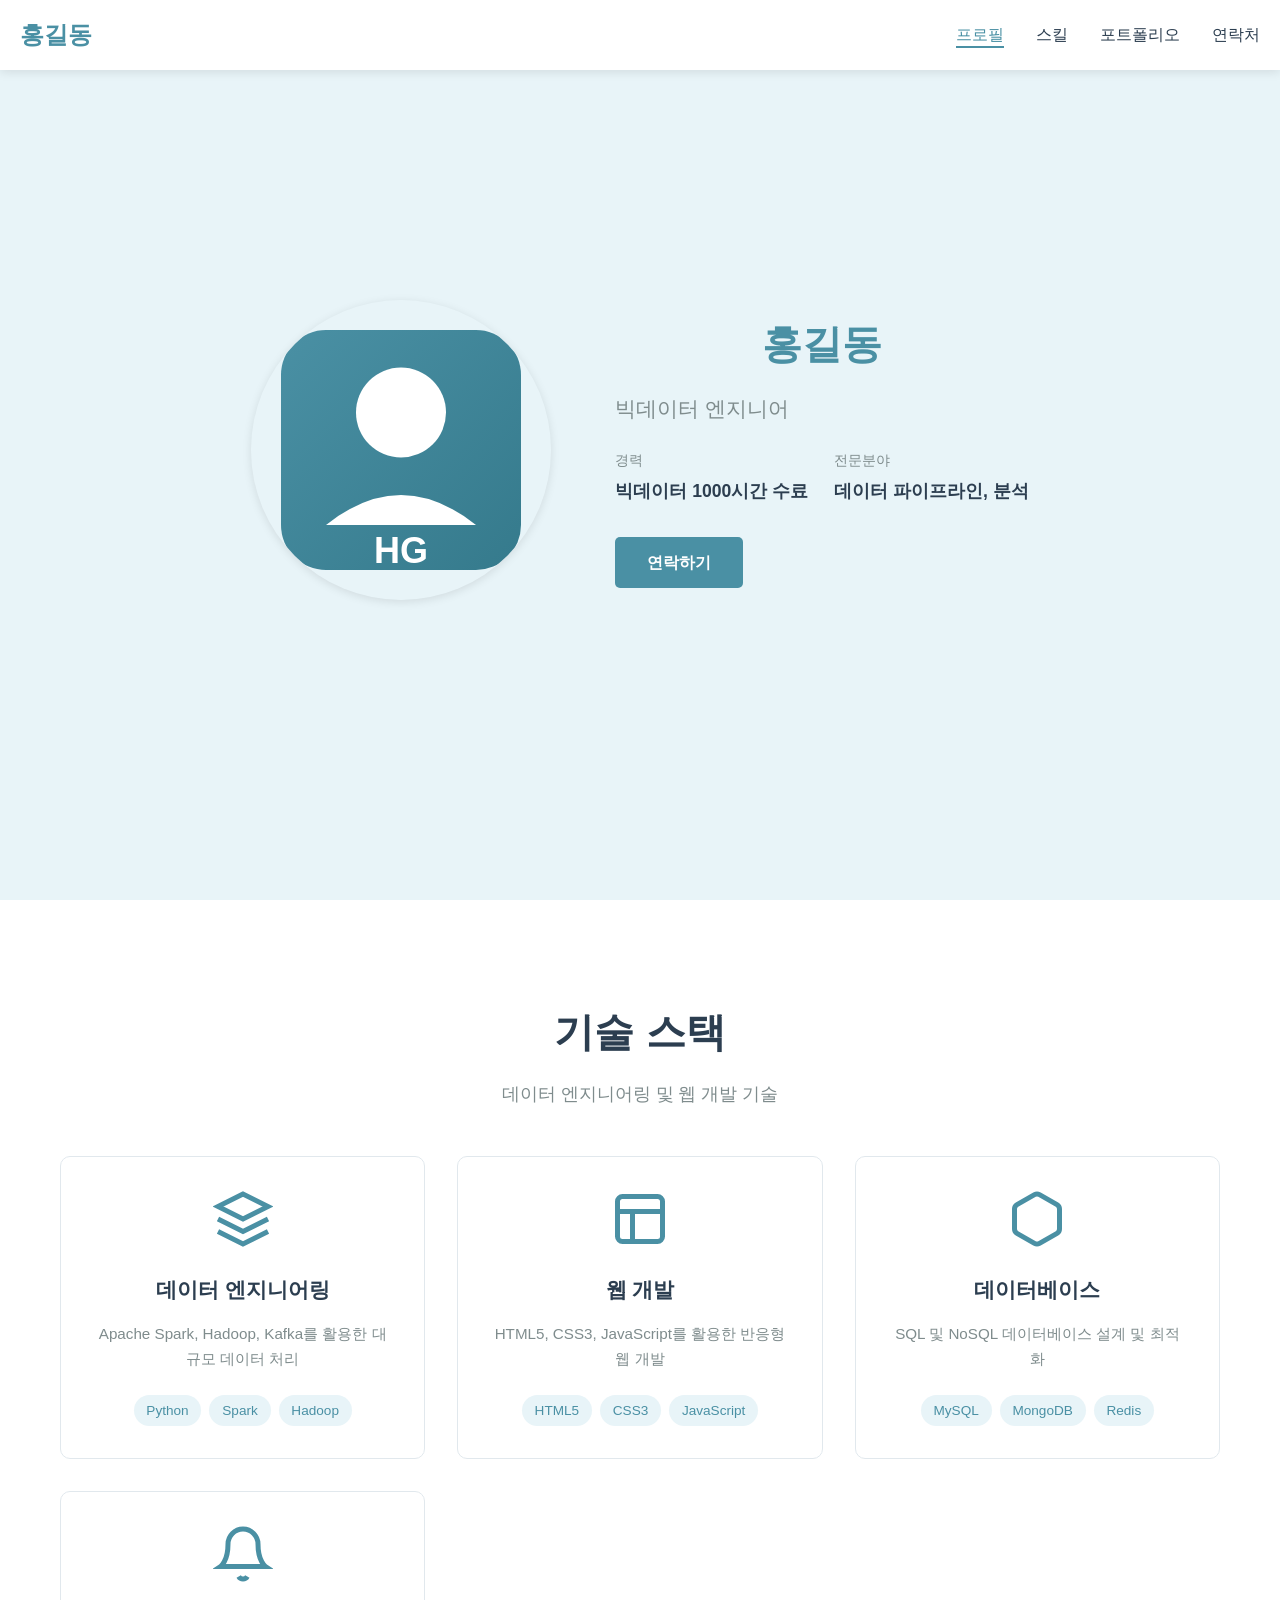
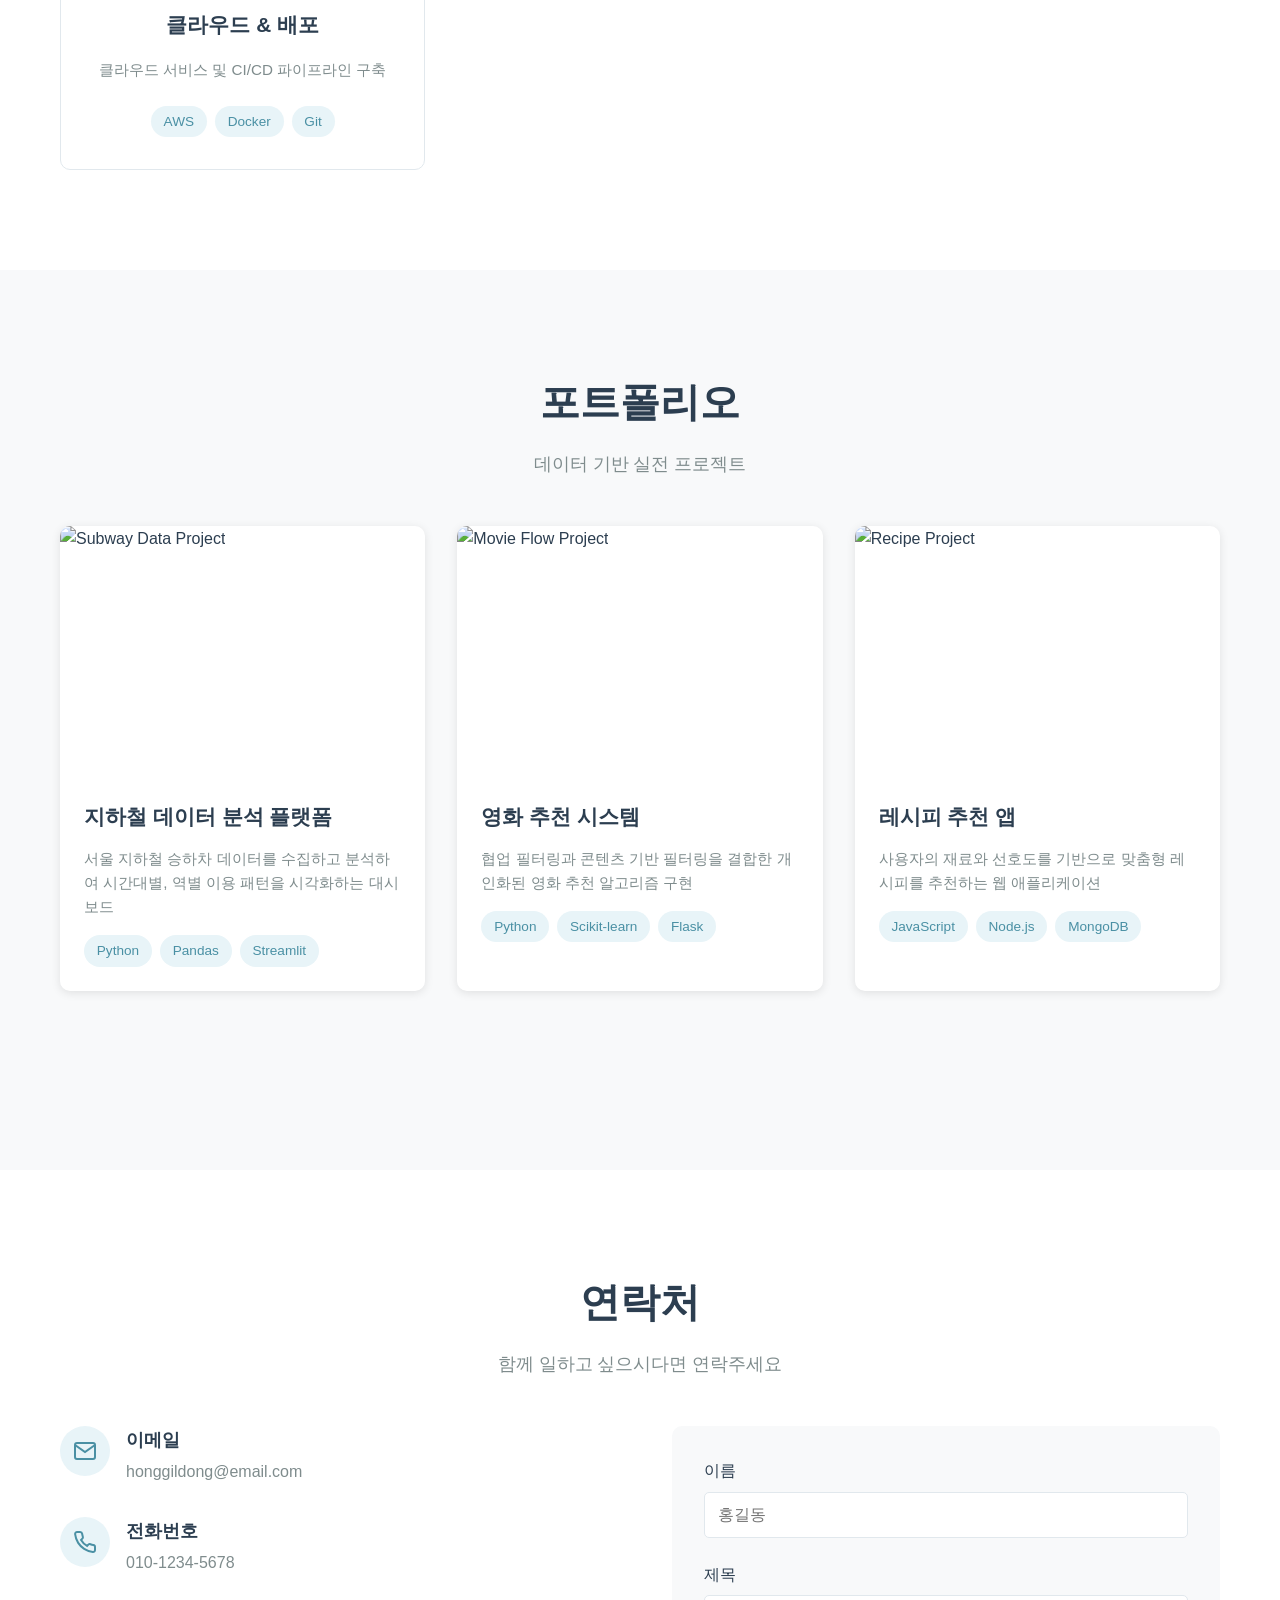
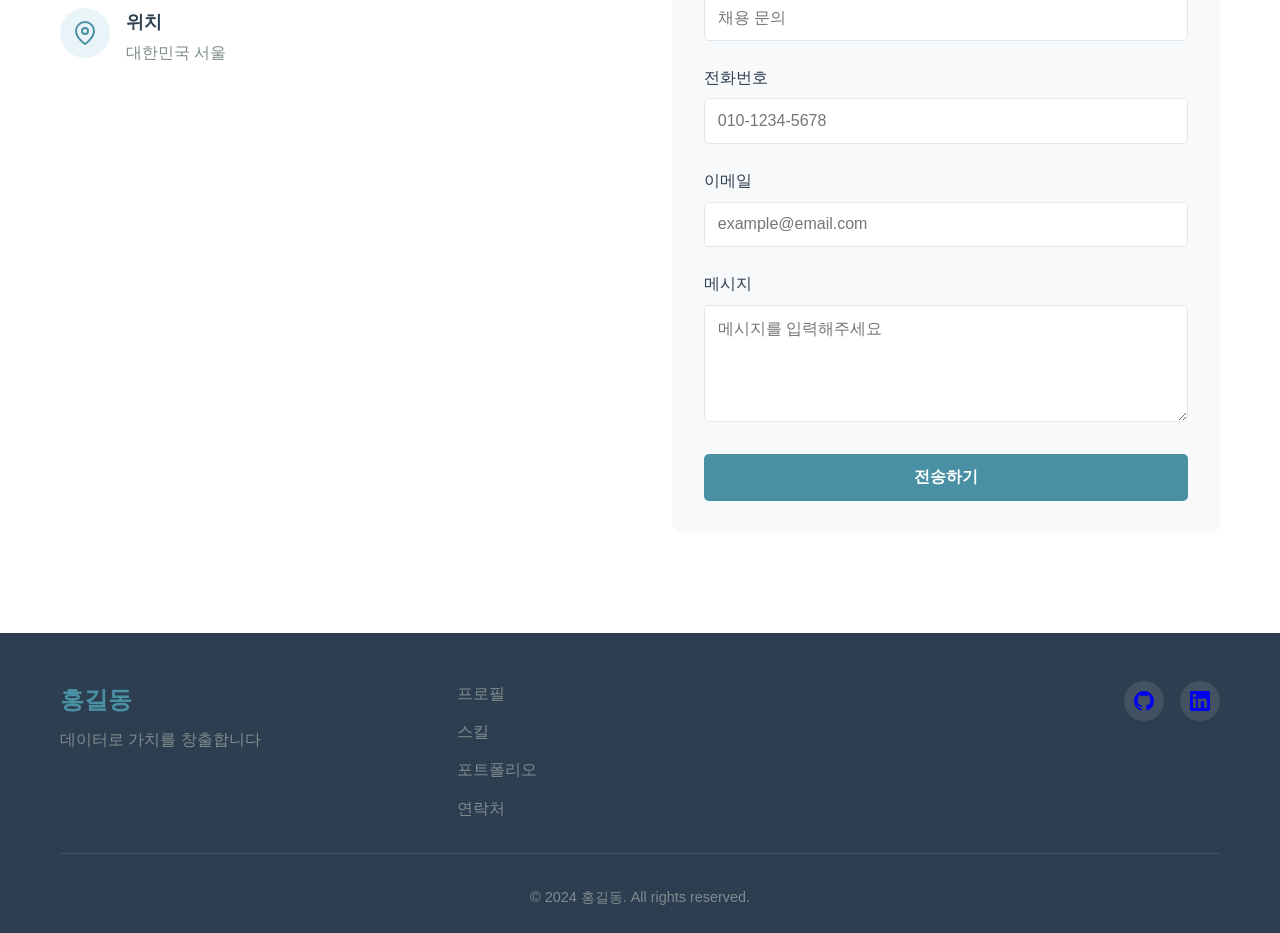
==== my/index.html @ 53e43b2e "개인프로필" ====
<!DOCTYPE html>
<html lang="ko">
<head>
    <meta charset="UTF-8">
    <meta name="viewport" content="width=device-width, initial-scale=1.0">
    <meta name="description" content="홍길동의 포트폴리오 웹사이트 - 빅데이터 전문가">
    <title>홍길동 | 빅데이터 전문가 포트폴리오</title>
    <link rel="icon" type="image/x-icon" href="favicon.ico">
    <link rel="stylesheet" href="css/style.css">
</head>
<body>
    <!-- Header -->
    <header class="header">
        <nav class="nav">
            <div class="nav-logo">
                <h1>홍길동</h1>
            </div>
            <ul class="nav-menu">
                <li><a href="#profile" class="nav-link">프로필</a></li>
                <li><a href="#skills" class="nav-link">스킬</a></li>
                <li><a href="#portfolio" class="nav-link">포트폴리오</a></li>
                <li><a href="#contact" class="nav-link">연락처</a></li>
            </ul>
            <div class="hamburger">
                <span></span>
                <span></span>
                <span></span>
            </div>
        </nav>
    </header>

    <!-- Profile Section -->
    <section id="profile" class="section profile">
        <div class="container">
            <div class="profile-content">
                <div class="profile-image">
                    <div class="profile-placeholder">
                        <svg viewBox="0 0 200 200" xmlns="http://www.w3.org/2000/svg">
                            <defs>
                                <linearGradient id="avatarGrad" x1="0%" y1="0%" x2="100%" y2="100%">
                                    <stop offset="0%" style="stop-color:#4a90a4;stop-opacity:1" />
                                    <stop offset="100%" style="stop-color:#357a8c;stop-opacity:1" />
                                </linearGradient>
                            </defs>
                            <rect x="20" y="20" width="160" height="160" rx="30" fill="url(#avatarGrad)"/>
                            <circle cx="100" cy="75" r="30" fill="#ffffff"/>
                            <path d="M50 150 Q100 110 150 150" fill="#ffffff"/>
                            <text x="100" y="175" font-family="Arial, sans-serif" font-size="24" fill="#ffffff" text-anchor="middle" font-weight="bold">HG</text>
                        </svg>
                    </div>
                </div>
                <div class="profile-text">
                    <h2 class="section-title"><span class="highlight">홍길동</span></h2>
                    <p class="profile-subtitle">빅데이터 엔지니어</p>
                    <div class="profile-info">
                        <div class="info-item">
                            <span class="info-label">경력</span>
                            <span class="info-value">빅데이터 1000시간 수료</span>
                        </div>
                        <div class="info-item">
                            <span class="info-label">전문분야</span>
                            <span class="info-value">데이터 파이프라인, 분석</span>
                        </div>
                    </div>
                    <a href="#contact" class="btn btn-primary">연락하기</a>
                </div>
            </div>
        </div>
    </section>

    <!-- Skills Section -->
    <section id="skills" class="section skills">
        <div class="container">
            <h2 class="section-title">기술 스택</h2>
            <p class="section-subtitle">데이터 엔지니어링 및 웹 개발 기술</p>
            <div class="skills-grid">
                <div class="skill-card">
                    <div class="skill-icon">
                        <svg viewBox="0 0 24 24" fill="none" stroke="currentColor" stroke-width="2">
                            <path d="M12 2L2 7l10 5 10-5-10-5z"/>
                            <path d="M2 17l10 5 10-5"/>
                            <path d="M2 12l10 5 10-5"/>
                        </svg>
                    </div>
                    <h3 class="skill-name">데이터 엔지니어링</h3>
                    <p class="skill-description">Apache Spark, Hadoop, Kafka를 활용한 대규모 데이터 처리</p>
                    <div class="skill-tags">
                        <span class="tag">Python</span>
                        <span class="tag">Spark</span>
                        <span class="tag">Hadoop</span>
                    </div>
                </div>
                <div class="skill-card">
                    <div class="skill-icon">
                        <svg viewBox="0 0 24 24" fill="none" stroke="currentColor" stroke-width="2">
                            <rect x="3" y="3" width="18" height="18" rx="2"/>
                            <path d="M3 9h18"/>
                            <path d="M9 21V9"/>
                        </svg>
                    </div>
                    <h3 class="skill-name">웹 개발</h3>
                    <p class="skill-description">HTML5, CSS3, JavaScript를 활용한 반응형 웹 개발</p>
                    <div class="skill-tags">
                        <span class="tag">HTML5</span>
                        <span class="tag">CSS3</span>
                        <span class="tag">JavaScript</span>
                    </div>
                </div>
                <div class="skill-card">
                    <div class="skill-icon">
                        <svg viewBox="0 0 24 24" fill="none" stroke="currentColor" stroke-width="2">
                            <path d="M21 16V8a2 2 0 00-1-1.73l-7-4a2 2 0 00-2 0l-7 4A2 2 0 003 8v8a2 2 0 001 1.73l7 4a2 2 0 002 0l7-4A2 2 0 0021 16z"/>
                        </svg>
                    </div>
                    <h3 class="skill-name">데이터베이스</h3>
                    <p class="skill-description">SQL 및 NoSQL 데이터베이스 설계 및 최적화</p>
                    <div class="skill-tags">
                        <span class="tag">MySQL</span>
                        <span class="tag">MongoDB</span>
                        <span class="tag">Redis</span>
                    </div>
                </div>
                <div class="skill-card">
                    <div class="skill-icon">
                        <svg viewBox="0 0 24 24" fill="none" stroke="currentColor" stroke-width="2">
                            <path d="M18 8A6 6 0 006 8c0 7-3 9-3 9h18s-3-2-3-9"/>
                            <path d="M13.73 21a2 2 0 01-3.46 0"/>
                        </svg>
                    </div>
                    <h3 class="skill-name">클라우드 & 배포</h3>
                    <p class="skill-description">클라우드 서비스 및 CI/CD 파이프라인 구축</p>
                    <div class="skill-tags">
                        <span class="tag">AWS</span>
                        <span class="tag">Docker</span>
                        <span class="tag">Git</span>
                    </div>
                </div>
            </div>
        </div>
    </section>

    <!-- Portfolio Section -->
    <section id="portfolio" class="section portfolio">
        <div class="container">
            <h2 class="section-title">포트폴리오</h2>
            <p class="section-subtitle">데이터 기반 실전 프로젝트</p>
            <div class="portfolio-grid">
                <div class="portfolio-card">
                    <div class="portfolio-image">
                        <img src="images/subway.jpg" alt="Subway Data Project">
                        <div class="portfolio-overlay">
                            <a href="https://subwaykr.onrender.com" target="_blank" class="btn portfolio-btn">
                                프로젝트 보기
                                <svg viewBox="0 0 24 24" fill="none" stroke="currentColor" stroke-width="2">
                                    <path d="M18 13v6a2 2 0 01-2 2H5a2 2 0 01-2-2V8a2 2 0 012-2h6"/>
                                    <path d="M15 3h6v6"/>
                                    <path d="M10 14L21 3"/>
                                </svg>
                            </a>
                        </div>
                    </div>
                    <div class="portfolio-content">
                        <h3 class="portfolio-title">지하철 데이터 분석 플랫폼</h3>
                        <p class="portfolio-description">
                            서울 지하철 승하차 데이터를 수집하고 분석하여 
                            시간대별, 역별 이용 패턴을 시각화하는 대시보드
                        </p>
                        <div class="portfolio-tech">
                            <span class="tech-tag">Python</span>
                            <span class="tech-tag">Pandas</span>
                            <span class="tech-tag">Streamlit</span>
                        </div>
                    </div>
                </div>
                <div class="portfolio-card">
                    <div class="portfolio-image">
                        <img src="images/movie.jpg" alt="Movie Flow Project">
                        <div class="portfolio-overlay">
                            <a href="https://movieflowkr.onrender.com" target="_blank" class="btn portfolio-btn">
                                프로젝트 보기
                                <svg viewBox="0 0 24 24" fill="none" stroke="currentColor" stroke-width="2">
                                    <path d="M18 13v6a2 2 0 01-2 2H5a2 2 0 01-2-2V8a2 2 0 012-2h6"/>
                                    <path d="M15 3h6v6"/>
                                    <path d="M10 14L21 3"/>
                                </svg>
                            </a>
                        </div>
                    </div>
                    <div class="portfolio-content">
                        <h3 class="portfolio-title">영화 추천 시스템</h3>
                        <p class="portfolio-description">
                            협업 필터링과 콘텐츠 기반 필터링을 결합한 
                            개인화된 영화 추천 알고리즘 구현
                        </p>
                        <div class="portfolio-tech">
                            <span class="tech-tag">Python</span>
                            <span class="tech-tag">Scikit-learn</span>
                            <span class="tech-tag">Flask</span>
                        </div>
                    </div>
                </div>
                <div class="portfolio-card">
                    <div class="portfolio-image">
                        <img src="images/recipe.jpg" alt="Recipe Project">
                        <div class="portfolio-overlay">
                            <a href="https://recipekr.onrender.com" target="_blank" class="btn portfolio-btn">
                                프로젝트 보기
                                <svg viewBox="0 0 24 24" fill="none" stroke="currentColor" stroke-width="2">
                                    <path d="M18 13v6a2 2 0 01-2 2H5a2 2 0 01-2-2V8a2 2 0 012-2h6"/>
                                    <path d="M15 3h6v6"/>
                                    <path d="M10 14L21 3"/>
                                </svg>
                            </a>
                        </div>
                    </div>
                    <div class="portfolio-content">
                        <h3 class="portfolio-title">레시피 추천 앱</h3>
                        <p class="portfolio-description">
                            사용자의 재료와 선호도를 기반으로 
                            맞춤형 레시피를 추천하는 웹 애플리케이션
                        </p>
                        <div class="portfolio-tech">
                            <span class="tech-tag">JavaScript</span>
                            <span class="tech-tag">Node.js</span>
                            <span class="tech-tag">MongoDB</span>
                        </div>
                    </div>
                </div>
            </div>
        </div>
    </section>

    <!-- Contact Section -->
    <section id="contact" class="section contact">
        <div class="container">
            <h2 class="section-title">연락처</h2>
            <p class="section-subtitle">함께 일하고 싶으시다면 연락주세요</p>
            <div class="contact-content">
                <div class="contact-info">
                    <div class="contact-item">
                        <div class="contact-icon">
                            <svg viewBox="0 0 24 24" fill="none" stroke="currentColor" stroke-width="2">
                                <path d="M4 4h16c1.1 0 2 .9 2 2v12c0 1.1-.9 2-2 2H4c-1.1 0-2-.9-2-2V6c0-1.1.9-2 2-2z"/>
                                <path d="M22 6l-10 7L2 6"/>
                            </svg>
                        </div>
                        <div class="contact-text">
                            <h3>이메일</h3>
                            <p>honggildong@email.com</p>
                        </div>
                    </div>
                    <div class="contact-item">
                        <div class="contact-icon">
                            <svg viewBox="0 0 24 24" fill="none" stroke="currentColor" stroke-width="2">
                                <path d="M22 16.92v3a2 2 0 01-2.18 2 19.79 19.79 0 01-8.63-3.07 19.5 19.5 0 01-6-6 19.79 19.79 0 01-3.07-8.67A2 2 0 014.11 2h3a2 2 0 012 1.72 12.84 12.84 0 00.7 2.81 2 2 0 01-.45 2.11L8.09 9.91a16 16 0 006 6l1.27-1.27a2 2 0 012.11-.45 12.84 12.84 0 002.81.7A2 2 0 0122 16.92z"/>
                            </svg>
                        </div>
                        <div class="contact-text">
                            <h3>전화번호</h3>
                            <p>010-1234-5678</p>
                        </div>
                    </div>
                    <div class="contact-item">
                        <div class="contact-icon">
                            <svg viewBox="0 0 24 24" fill="none" stroke="currentColor" stroke-width="2">
                                <path d="M21 10c0 7-9 13-9 13s-9-6-9-13a9 9 0 0118 0z"/>
                                <circle cx="12" cy="10" r="3"/>
                            </svg>
                        </div>
                        <div class="contact-text">
                            <h3>위치</h3>
                            <p>대한민국 서울</p>
                        </div>
                    </div>
                </div>
                <form class="contact-form" action="https://formspree.io/f/YOUR_FORM_ID" method="POST">
                    <div class="form-group">
                        <label for="name">이름</label>
                        <input type="text" id="name" name="name" required placeholder="홍길동">
                    </div>
                    <div class="form-group">
                        <label for="title">제목</label>
                        <input type="text" id="title" name="title" required placeholder="채용 문의">
                    </div>
                    <div class="form-group">
                        <label for="phone">전화번호</label>
                        <input type="tel" id="phone" name="phone" placeholder="010-1234-5678">
                    </div>
                    <div class="form-group">
                        <label for="email">이메일</label>
                        <input type="email" id="email" name="email" required placeholder="example@email.com">
                    </div>
                    <div class="form-group">
                        <label for="message">메시지</label>
                        <textarea id="message" name="message" rows="5" required placeholder="메시지를 입력해주세요"></textarea>
                    </div>
                    <button type="submit" class="btn btn-primary btn-full">전송하기</button>
                </form>
            </div>
        </div>
    </section>

    <!-- Footer -->
    <footer class="footer">
        <div class="container">
            <div class="footer-content">
                <div class="footer-logo">
                    <h3>홍길동</h3>
                    <p>데이터로 가치를 창출합니다</p>
                </div>
                <div class="footer-links">
                    <a href="#profile" class="footer-link">프로필</a>
                    <a href="#skills" class="footer-link">스킬</a>
                    <a href="#portfolio" class="footer-link">포트폴리오</a>
                    <a href="#contact" class="footer-link">연락처</a>
                </div>
                <div class="footer-social">
                    <a href="https://github.com" target="_blank" class="social-link" aria-label="GitHub">
                        <svg viewBox="0 0 24 24" fill="currentColor">
                            <path d="M12 0c-6.626 0-12 5.373-12 12 0 5.302 3.438 9.8 8.207 11.387.599.111.793-.261.793-.577v-2.234c-3.338.726-4.033-1.416-4.033-1.416-.546-1.387-1.333-1.756-1.333-1.756-1.089-.745.083-.729.083-.729 1.205.084 1.839 1.237 1.839 1.237 1.07 1.834 2.807 1.304 3.492.997.107-.775.418-1.305.762-1.604-2.665-.305-5.467-1.334-5.467-5.931 0-1.311.469-2.381 1.236-3.221-.124-.303-.535-1.524.117-3.176 0 0 1.008-.322 3.301 1.23.957-.266 1.983-.399 3.003-.404 1.02.005 2.047.138 3.006.404 2.291-1.552 3.297-1.23 3.297-1.23.653 1.653.242 2.874.118 3.176.77.84 1.235 1.911 1.235 3.221 0 4.609-2.807 5.624-5.479 5.921.43.372.823 1.102.823 2.222v3.293c0 .319.192.694.801.576 4.765-1.589 8.199-6.086 8.199-11.386 0-6.627-5.373-12-12-12z"/>
                        </svg>
                    </a>
                    <a href="https://linkedin.com" target="_blank" class="social-link" aria-label="LinkedIn">
                        <svg viewBox="0 0 24 24" fill="currentColor">
                            <path d="M20.447 20.452h-3.554v-5.569c0-1.328-.027-3.037-1.852-3.037-1.853 0-2.136 1.445-2.136 2.939v5.667H9.351V9h3.414v1.561h.046c.477-.9 1.637-1.85 3.37-1.85 3.601 0 4.267 2.37 4.267 5.455v6.286zM5.337 7.433c-1.144 0-2.063-.926-2.063-2.065 0-1.138.92-2.063 2.063-2.063 1.14 0 2.064.925 2.064 2.063 0 1.139-.925 2.065-2.064 2.065zm1.782 13.019H3.555V9h3.564v11.452zM22.225 0H1.771C.792 0 0 .774 0 1.729v20.542C0 23.227.792 24 1.771 24h20.451C23.2 24 24 23.227 24 22.271V1.729C24 .774 23.2 0 22.222 0h.003z"/>
                        </svg>
                    </a>
                </div>
            </div>
            <div class="footer-bottom">
                <p>&copy; 2024 홍길동. All rights reserved.</p>
            </div>
        </div>
    </footer>

    <script src="js/main.js"></script>
</body>
</html>
---- my/css/style.css ----
/* Reset and Base Styles */
* {
    margin: 0;
    padding: 0;
    box-sizing: border-box;
}

:root {
    --primary-color: #4a90a4;
    --secondary-color: #357a8c;
    --accent-color: #e8f4f8;
    --text-dark: #2c3e50;
    --text-light: #7f8c8d;
    --white: #ffffff;
    --light-gray: #f8f9fa;
    --border-color: #e1e8ed;
    --shadow: 0 2px 10px rgba(0, 0, 0, 0.1);
    --shadow-hover: 0 4px 20px rgba(0, 0, 0, 0.15);
    --transition: all 0.3s ease;
}

html {
    scroll-behavior: smooth;
}

body {
    font-family: 'Segoe UI', Tahoma, Geneva, Verdana, sans-serif;
    line-height: 1.6;
    color: var(--text-dark);
    background-color: var(--white);
}

.container {
    max-width: 1200px;
    margin: 0 auto;
    padding: 0 20px;
}

/* Header Styles */
.header {
    position: fixed;
    top: 0;
    left: 0;
    right: 0;
    background-color: var(--white);
    box-shadow: var(--shadow);
    z-index: 1000;
    transition: var(--transition);
}

.header.scrolled {
    box-shadow: var(--shadow-hover);
}

.nav {
    display: flex;
    justify-content: space-between;
    align-items: center;
    padding: 1rem 20px;
}

.nav-logo h1 {
    font-size: 1.5rem;
    color: var(--primary-color);
    font-weight: 700;
}

.nav-menu {
    display: flex;
    list-style: none;
    gap: 2rem;
}

.nav-link {
    text-decoration: none;
    color: var(--text-dark);
    font-weight: 500;
    transition: var(--transition);
    position: relative;
}

.nav-link::after {
    content: '';
    position: absolute;
    bottom: -5px;
    left: 0;
    width: 0;
    height: 2px;
    background-color: var(--primary-color);
    transition: var(--transition);
}

.nav-link:hover {
    color: var(--primary-color);
}

.nav-link:hover::after {
    width: 100%;
}

.hamburger {
    display: none;
    flex-direction: column;
    cursor: pointer;
    gap: 5px;
}

.hamburger span {
    width: 25px;
    height: 3px;
    background-color: var(--text-dark);
    transition: var(--transition);
}

/* Section Styles */
.section {
    padding: 100px 0;
    min-height: 100vh;
}

.section-title {
    font-size: 2.5rem;
    color: var(--text-dark);
    margin-bottom: 1rem;
    text-align: center;
}

.section-subtitle {
    text-align: center;
    color: var(--text-light);
    margin-bottom: 3rem;
    font-size: 1.1rem;
}

.highlight {
    color: var(--primary-color);
}

/* Profile Section */
.profile {
    background-color: var(--accent-color);
    display: flex;
    align-items: center;
}

.profile-content {
    display: flex;
    align-items: center;
    gap: 4rem;
}

.profile-image {
    flex: 0 0 300px;
}

.profile-placeholder {
    width: 300px;
    height: 300px;
    border-radius: 50%;
    overflow: hidden;
    box-shadow: var(--shadow);
}

.profile-placeholder svg {
    width: 100%;
    height: 100%;
}

.profile-text {
    flex: 1;
}

.profile-subtitle {
    font-size: 1.3rem;
    color: var(--text-light);
    margin-bottom: 1.5rem;
}

.profile-description {
    font-size: 1.1rem;
    color: var(--text-dark);
    margin-bottom: 2rem;
    line-height: 1.8;
}

.profile-info {
    display: grid;
    grid-template-columns: repeat(2, 1fr);
    gap: 1.5rem;
    margin-bottom: 2rem;
}

.info-item {
    display: flex;
    flex-direction: column;
}

.info-label {
    font-size: 0.9rem;
    color: var(--text-light);
    margin-bottom: 0.3rem;
}

.info-value {
    font-size: 1.1rem;
    font-weight: 600;
    color: var(--text-dark);
}

/* Skills Section */
.skills {
    background-color: var(--white);
}

.skills-grid {
    display: grid;
    grid-template-columns: repeat(auto-fit, minmax(280px, 1fr));
    gap: 2rem;
}

.skill-card {
    background-color: var(--white);
    border: 1px solid var(--border-color);
    border-radius: 10px;
    padding: 2rem;
    text-align: center;
    transition: var(--transition);
}

.skill-card:hover {
    transform: translateY(-5px);
    box-shadow: var(--shadow-hover);
    border-color: var(--primary-color);
}

.skill-icon {
    width: 60px;
    height: 60px;
    margin: 0 auto 1.5rem;
    color: var(--primary-color);
}

.skill-icon svg {
    width: 100%;
    height: 100%;
}

.skill-name {
    font-size: 1.3rem;
    margin-bottom: 1rem;
    color: var(--text-dark);
}

.skill-description {
    color: var(--text-light);
    margin-bottom: 1.5rem;
    font-size: 0.95rem;
}

.skill-tags {
    display: flex;
    flex-wrap: wrap;
    justify-content: center;
    gap: 0.5rem;
}

.tag {
    background-color: var(--accent-color);
    color: var(--primary-color);
    padding: 0.3rem 0.8rem;
    border-radius: 20px;
    font-size: 0.85rem;
    font-weight: 500;
}

/* Portfolio Section */
.portfolio {
    background-color: var(--light-gray);
}

.portfolio-grid {
    display: grid;
    grid-template-columns: repeat(auto-fit, minmax(350px, 1fr));
    gap: 2rem;
}

.portfolio-card {
    background-color: var(--white);
    border-radius: 10px;
    overflow: hidden;
    box-shadow: var(--shadow);
    transition: var(--transition);
}

.portfolio-card:hover {
    transform: translateY(-10px);
    box-shadow: var(--shadow-hover);
}

.portfolio-image {
    position: relative;
    height: 250px;
    overflow: hidden;
}

.portfolio-image img {
    width: 100%;
    height: 100%;
    object-fit: cover;
    transition: var(--transition);
}

.portfolio-card:hover .portfolio-image img {
    transform: scale(1.1);
}

.portfolio-overlay {
    position: absolute;
    top: 0;
    left: 0;
    right: 0;
    bottom: 0;
    background-color: rgba(74, 144, 164, 0.9);
    display: flex;
    align-items: center;
    justify-content: center;
    opacity: 0;
    transition: var(--transition);
}

.portfolio-card:hover .portfolio-overlay {
    opacity: 1;
}

.portfolio-btn {
    background-color: var(--white);
    color: var(--primary-color);
    padding: 0.8rem 1.5rem;
    border-radius: 5px;
    text-decoration: none;
    font-weight: 600;
    display: flex;
    align-items: center;
    gap: 0.5rem;
    transition: var(--transition);
}

.portfolio-btn:hover {
    background-color: var(--primary-color);
    color: var(--white);
}

.portfolio-btn svg {
    width: 20px;
    height: 20px;
}

.portfolio-content {
    padding: 1.5rem;
}

.portfolio-title {
    font-size: 1.3rem;
    margin-bottom: 0.8rem;
    color: var(--text-dark);
}

.portfolio-description {
    color: var(--text-light);
    margin-bottom: 1rem;
    font-size: 0.95rem;
    line-height: 1.6;
}

.portfolio-tech {
    display: flex;
    flex-wrap: wrap;
    gap: 0.5rem;
}

.tech-tag {
    background-color: var(--accent-color);
    color: var(--primary-color);
    padding: 0.3rem 0.8rem;
    border-radius: 20px;
    font-size: 0.85rem;
    font-weight: 500;
}

/* Contact Section */
.contact {
    background-color: var(--white);
}

.contact-content {
    display: grid;
    grid-template-columns: 1fr 1fr;
    gap: 4rem;
}

.contact-info {
    display: flex;
    flex-direction: column;
    gap: 2rem;
}

.contact-item {
    display: flex;
    align-items: flex-start;
    gap: 1rem;
}

.contact-icon {
    width: 50px;
    height: 50px;
    background-color: var(--accent-color);
    border-radius: 50%;
    display: flex;
    align-items: center;
    justify-content: center;
    flex-shrink: 0;
    color: var(--primary-color);
}

.contact-icon svg {
    width: 24px;
    height: 24px;
}

.contact-text h3 {
    font-size: 1.1rem;
    margin-bottom: 0.3rem;
    color: var(--text-dark);
}

.contact-text p {
    color: var(--text-light);
}

.contact-form {
    background-color: var(--light-gray);
    padding: 2rem;
    border-radius: 10px;
}

.form-group {
    margin-bottom: 1.5rem;
}

.form-group label {
    display: block;
    margin-bottom: 0.5rem;
    font-weight: 500;
    color: var(--text-dark);
}

.form-group input,
.form-group textarea {
    width: 100%;
    padding: 0.8rem;
    border: 1px solid var(--border-color);
    border-radius: 5px;
    font-family: inherit;
    font-size: 1rem;
    transition: var(--transition);
}

.form-group input:focus,
.form-group textarea:focus {
    outline: none;
    border-color: var(--primary-color);
    box-shadow: 0 0 0 3px rgba(74, 144, 164, 0.1);
}

.form-group textarea {
    resize: vertical;
}

/* Button Styles */
.btn {
    display: inline-block;
    padding: 0.8rem 2rem;
    border: none;
    border-radius: 5px;
    font-size: 1rem;
    font-weight: 600;
    cursor: pointer;
    text-decoration: none;
    transition: var(--transition);
}

.btn-primary {
    background-color: var(--primary-color);
    color: var(--white);
}

.btn-primary:hover {
    background-color: var(--secondary-color);
    transform: translateY(-2px);
    box-shadow: var(--shadow);
}

.btn-full {
    width: 100%;
}

/* Footer Styles */
.footer {
    background-color: var(--text-dark);
    color: var(--white);
    padding: 3rem 0 1.5rem;
}

.footer-content {
    display: grid;
    grid-template-columns: repeat(3, 1fr);
    gap: 2rem;
    margin-bottom: 2rem;
}

.footer-logo h3 {
    font-size: 1.5rem;
    margin-bottom: 0.5rem;
    color: var(--primary-color);
}

.footer-logo p {
    color: var(--text-light);
}

.footer-links {
    display: flex;
    flex-direction: column;
    gap: 0.8rem;
}

.footer-link {
    color: var(--text-light);
    text-decoration: none;
    transition: var(--transition);
}

.footer-link:hover {
    color: var(--primary-color);
}

.footer-social {
    display: flex;
    gap: 1rem;
    justify-content: flex-end;
}

.social-link {
    width: 40px;
    height: 40px;
    background-color: rgba(255, 255, 255, 0.1);
    border-radius: 50%;
    display: flex;
    align-items: center;
    justify-content: center;
    transition: var(--transition);
}

.social-link:hover {
    background-color: var(--primary-color);
    transform: translateY(-3px);
}

.social-link svg {
    width: 20px;
    height: 20px;
}

.footer-bottom {
    text-align: center;
    padding-top: 2rem;
    border-top: 1px solid rgba(255, 255, 255, 0.1);
}

.footer-bottom p {
    color: var(--text-light);
    font-size: 0.9rem;
}

/* Responsive Design */
@media (max-width: 968px) {
    .profile-content {
        flex-direction: column;
        text-align: center;
        gap: 2rem;
    }

    .profile-image {
        flex: 0 0 auto;
    }

    .profile-info {
        grid-template-columns: 1fr;
    }

    .contact-content {
        grid-template-columns: 1fr;
        gap: 2rem;
    }

    .footer-content {
        grid-template-columns: 1fr;
        text-align: center;
    }

    .footer-social {
        justify-content: center;
    }
}

@media (max-width: 768px) {
    .nav-menu {
        position: fixed;
        top: 70px;
        left: -100%;
        flex-direction: column;
        background-color: var(--white);
        width: 100%;
        padding: 2rem;
        box-shadow: var(--shadow);
        transition: var(--transition);
    }

    .nav-menu.active {
        left: 0;
    }

    .hamburger {
        display: flex;
    }

    .hamburger.active span:nth-child(1) {
        transform: rotate(45deg) translate(5px, 5px);
    }

    .hamburger.active span:nth-child(2) {
        opacity: 0;
    }

    .hamburger.active span:nth-child(3) {
        transform: rotate(-45deg) translate(7px, -6px);
    }

    .section-title {
        font-size: 2rem;
    }

    .portfolio-grid {
        grid-template-columns: 1fr;
    }

    .skills-grid {
        grid-template-columns: 1fr;
    }

    .section {
        padding: 60px 0;
    }
}

@media (max-width: 480px) {
    .container {
        padding: 0 15px;
    }

    .section-title {
        font-size: 1.8rem;
    }

    .profile-placeholder {
        width: 250px;
        height: 250px;
    }

    .profile-subtitle {
        font-size: 1.1rem;
    }

    .profile-description {
        font-size: 1rem;
    }

    .contact-form {
        padding: 1.5rem;
    }
}

/* Animation */
@keyframes fadeInUp {
    from {
        opacity: 0;
        transform: translateY(30px);
    }
    to {
        opacity: 1;
        transform: translateY(0);
    }
}

.skill-card,
.portfolio-card {
    animation: fadeInUp 0.6s ease forwards;
}

.skill-card:nth-child(1) { animation-delay: 0.1s; }
.skill-card:nth-child(2) { animation-delay: 0.2s; }
.skill-card:nth-child(3) { animation-delay: 0.3s; }
.skill-card:nth-child(4) { animation-delay: 0.4s; }

.portfolio-card:nth-child(1) { animation-delay: 0.1s; }
.portfolio-card:nth-child(2) { animation-delay: 0.2s; }
.portfolio-card:nth-child(3) { animation-delay: 0.3s; }
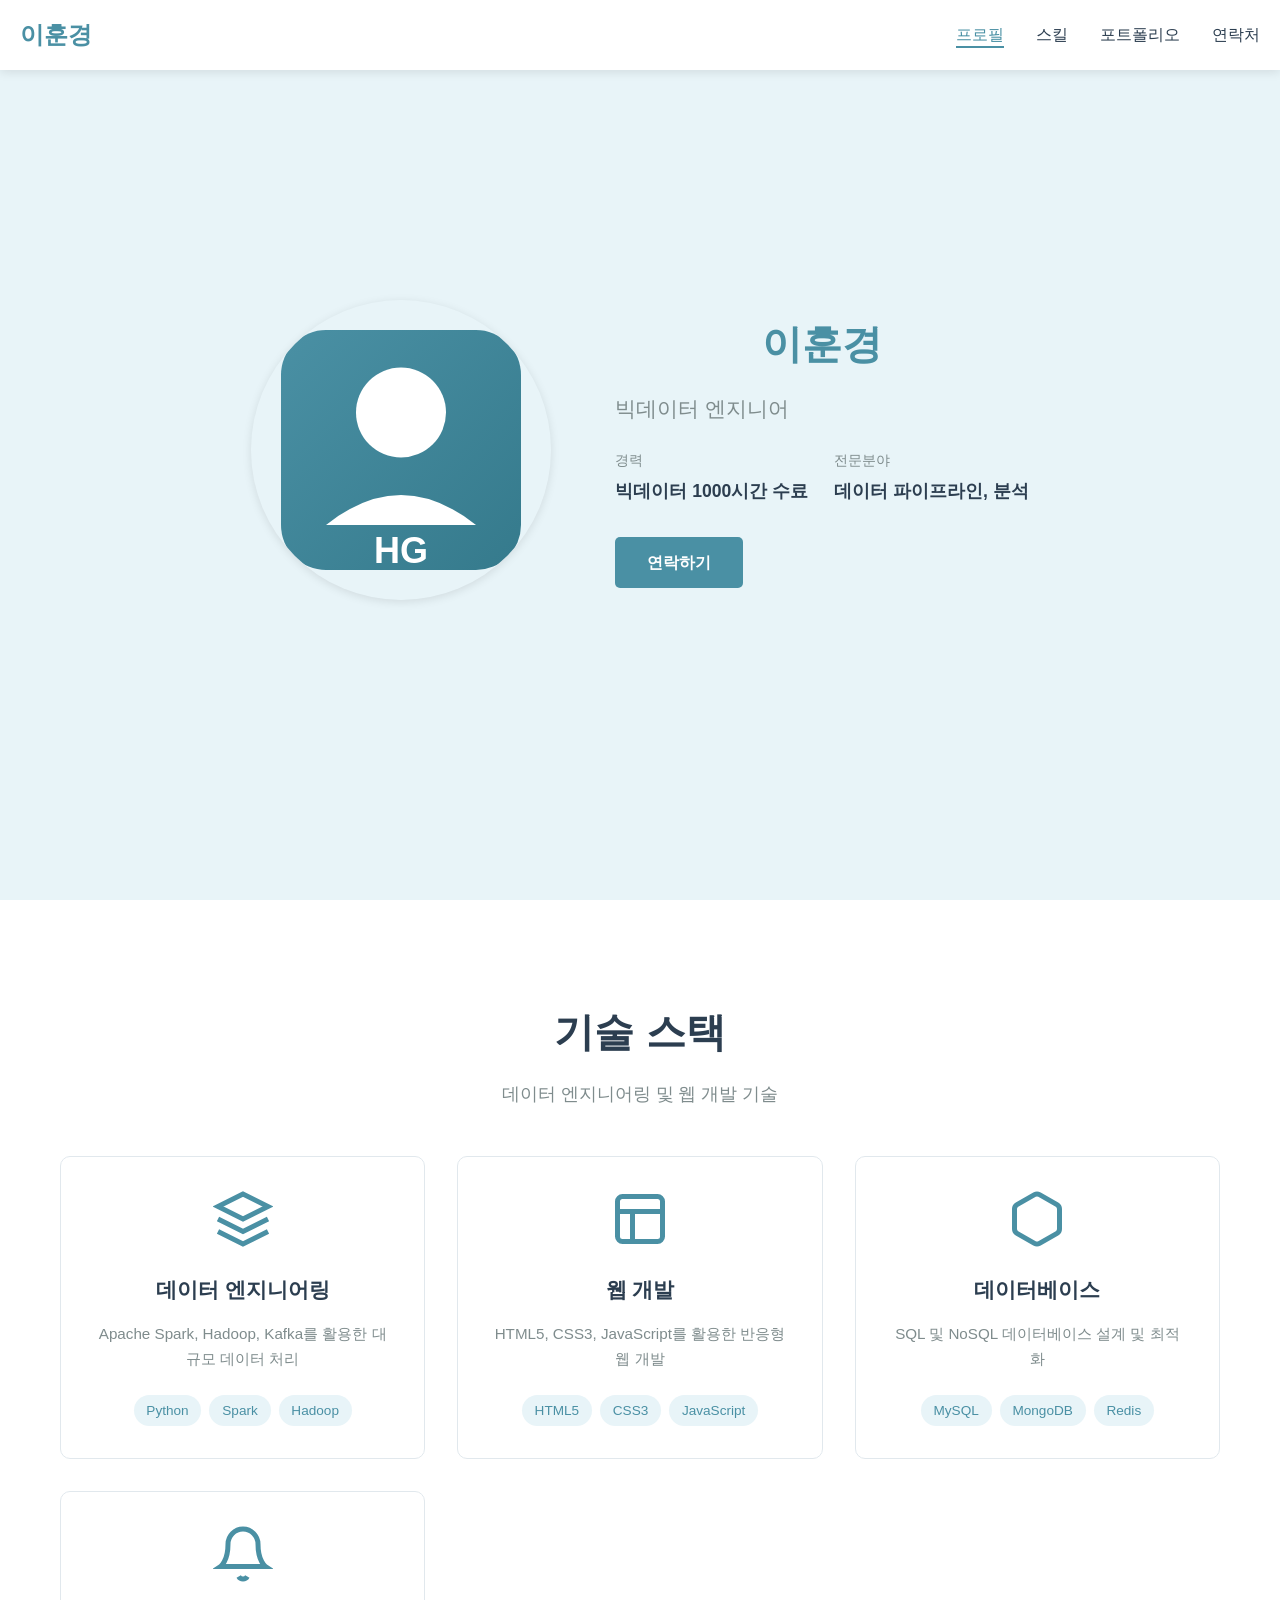
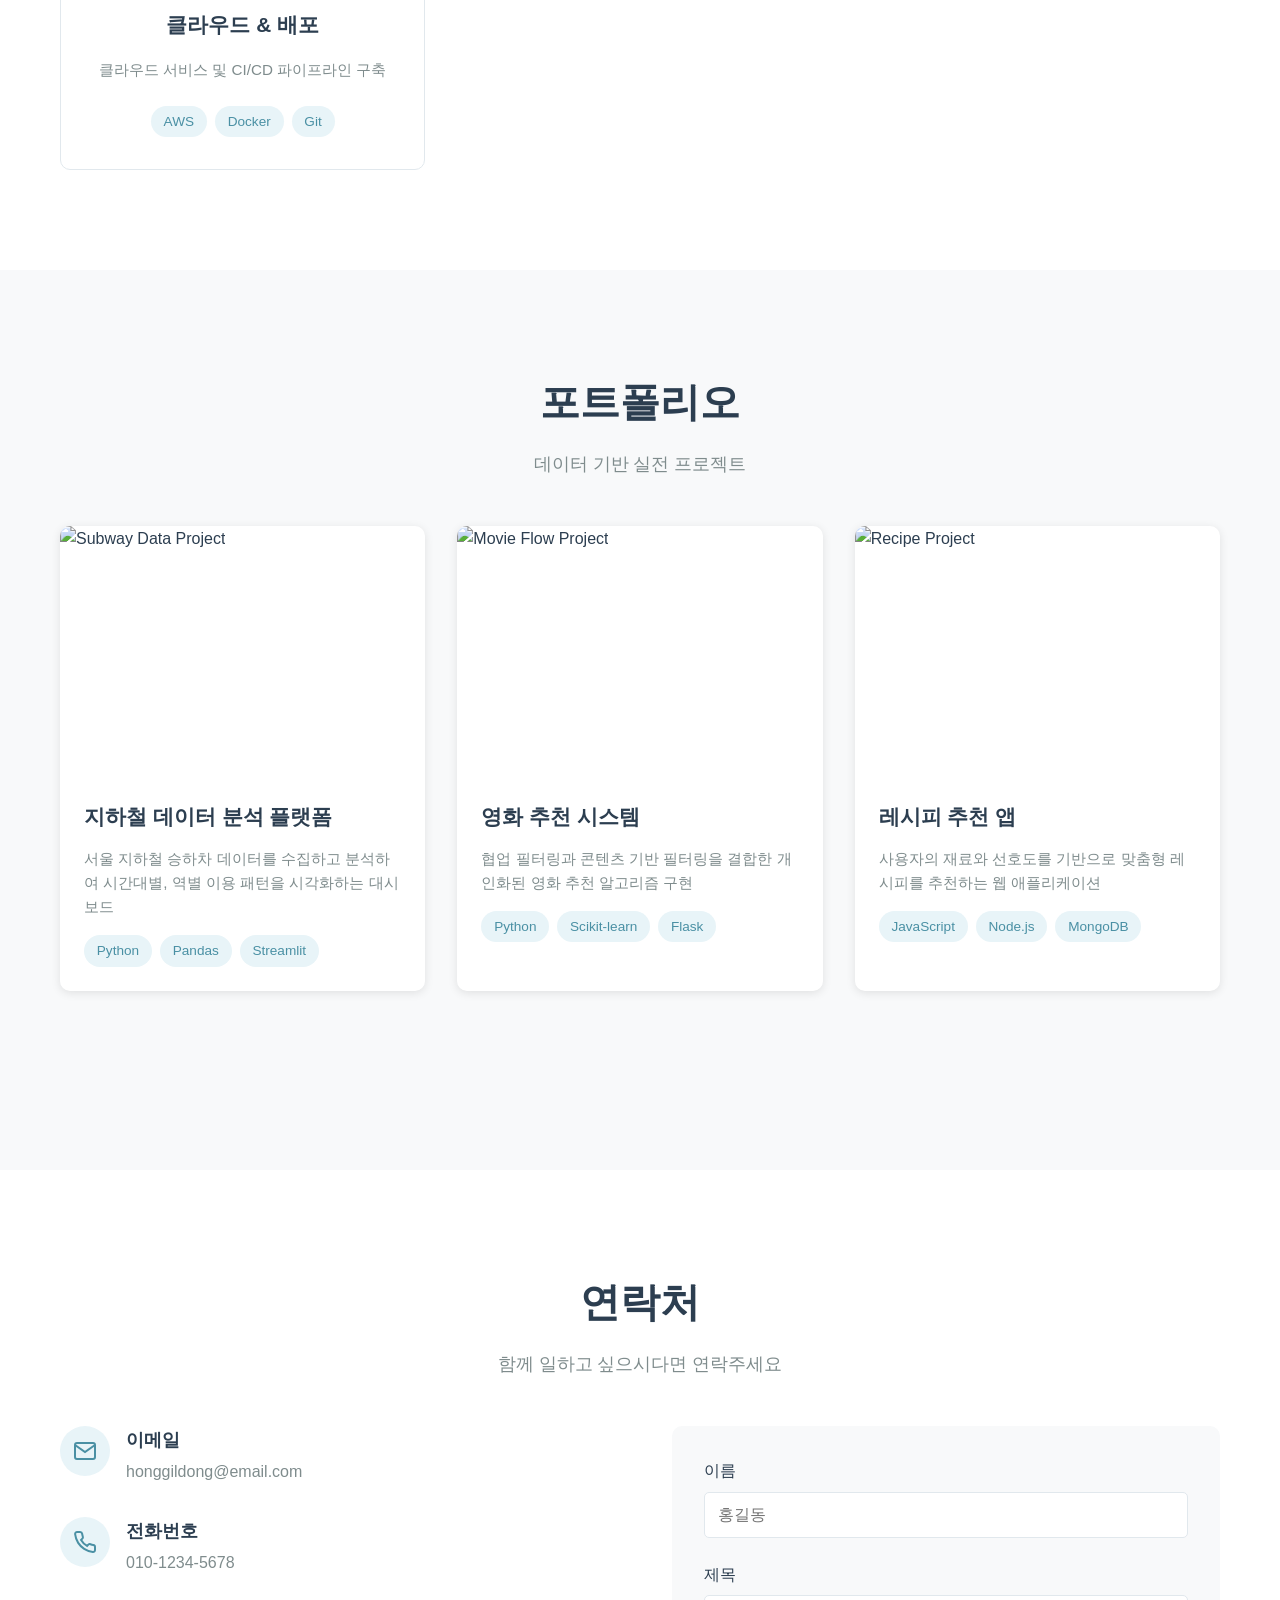
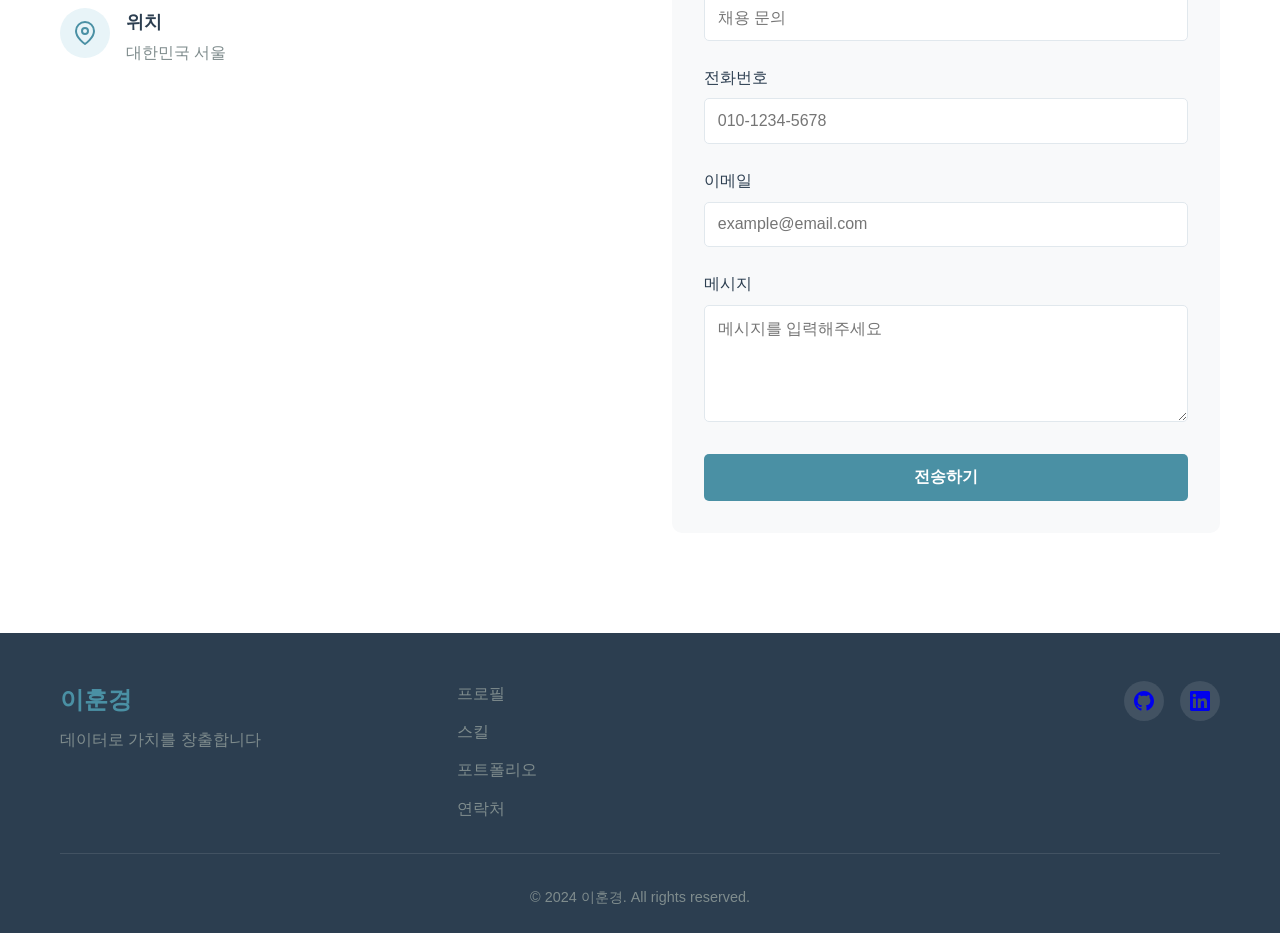
==== commit 1383dc1a: "my" ====
--- a/my/index.html
+++ b/my/index.html
@@ -3,8 +3,8 @@
 <head>
     <meta charset="UTF-8">
     <meta name="viewport" content="width=device-width, initial-scale=1.0">
-    <meta name="description" content="홍길동의 포트폴리오 웹사이트 - 빅데이터 전문가">
-    <title>홍길동 | 빅데이터 전문가 포트폴리오</title>
+    <meta name="description" content="이훈경의 포트폴리오 웹사이트 - 빅데이터 전문가">
+    <title>이훈경 | 빅데이터 전문가 포트폴리오</title>
     <link rel="icon" type="image/x-icon" href="favicon.ico">
     <link rel="stylesheet" href="css/style.css">
 </head>
@@ -13,7 +13,7 @@
     <header class="header">
         <nav class="nav">
             <div class="nav-logo">
-                <h1>홍길동</h1>
+                <h1>이훈경</h1>
             </div>
             <ul class="nav-menu">
                 <li><a href="#profile" class="nav-link">프로필</a></li>
@@ -50,7 +50,7 @@
                     </div>
                 </div>
                 <div class="profile-text">
-                    <h2 class="section-title"><span class="highlight">홍길동</span></h2>
+                    <h2 class="section-title"><span class="highlight">이훈경</span></h2>
                     <p class="profile-subtitle">빅데이터 엔지니어</p>
                     <div class="profile-info">
                         <div class="info-item">
@@ -305,7 +305,7 @@
         <div class="container">
             <div class="footer-content">
                 <div class="footer-logo">
-                    <h3>홍길동</h3>
+                    <h3>이훈경</h3>
                     <p>데이터로 가치를 창출합니다</p>
                 </div>
                 <div class="footer-links">
@@ -328,7 +328,7 @@
                 </div>
             </div>
             <div class="footer-bottom">
-                <p>&copy; 2024 홍길동. All rights reserved.</p>
+                <p>&copy; 2024 이훈경. All rights reserved.</p>
             </div>
         </div>
     </footer>
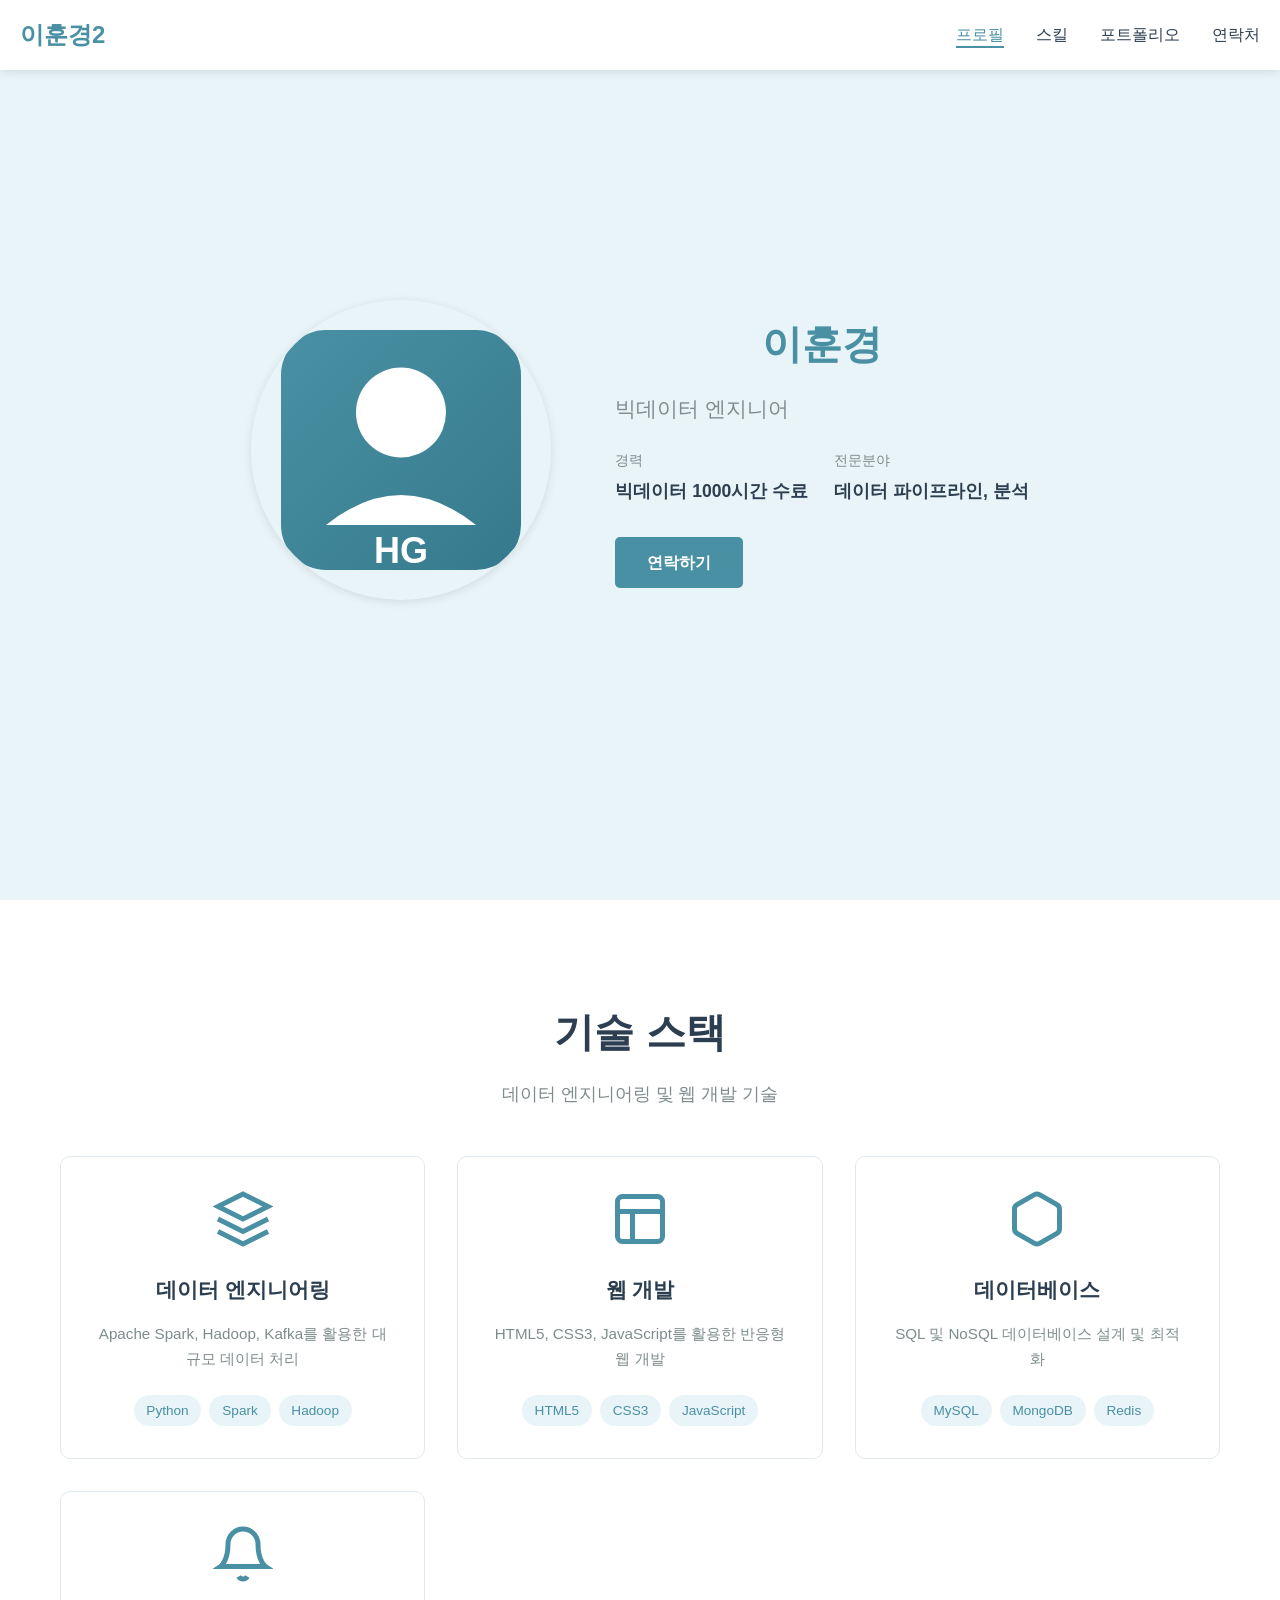
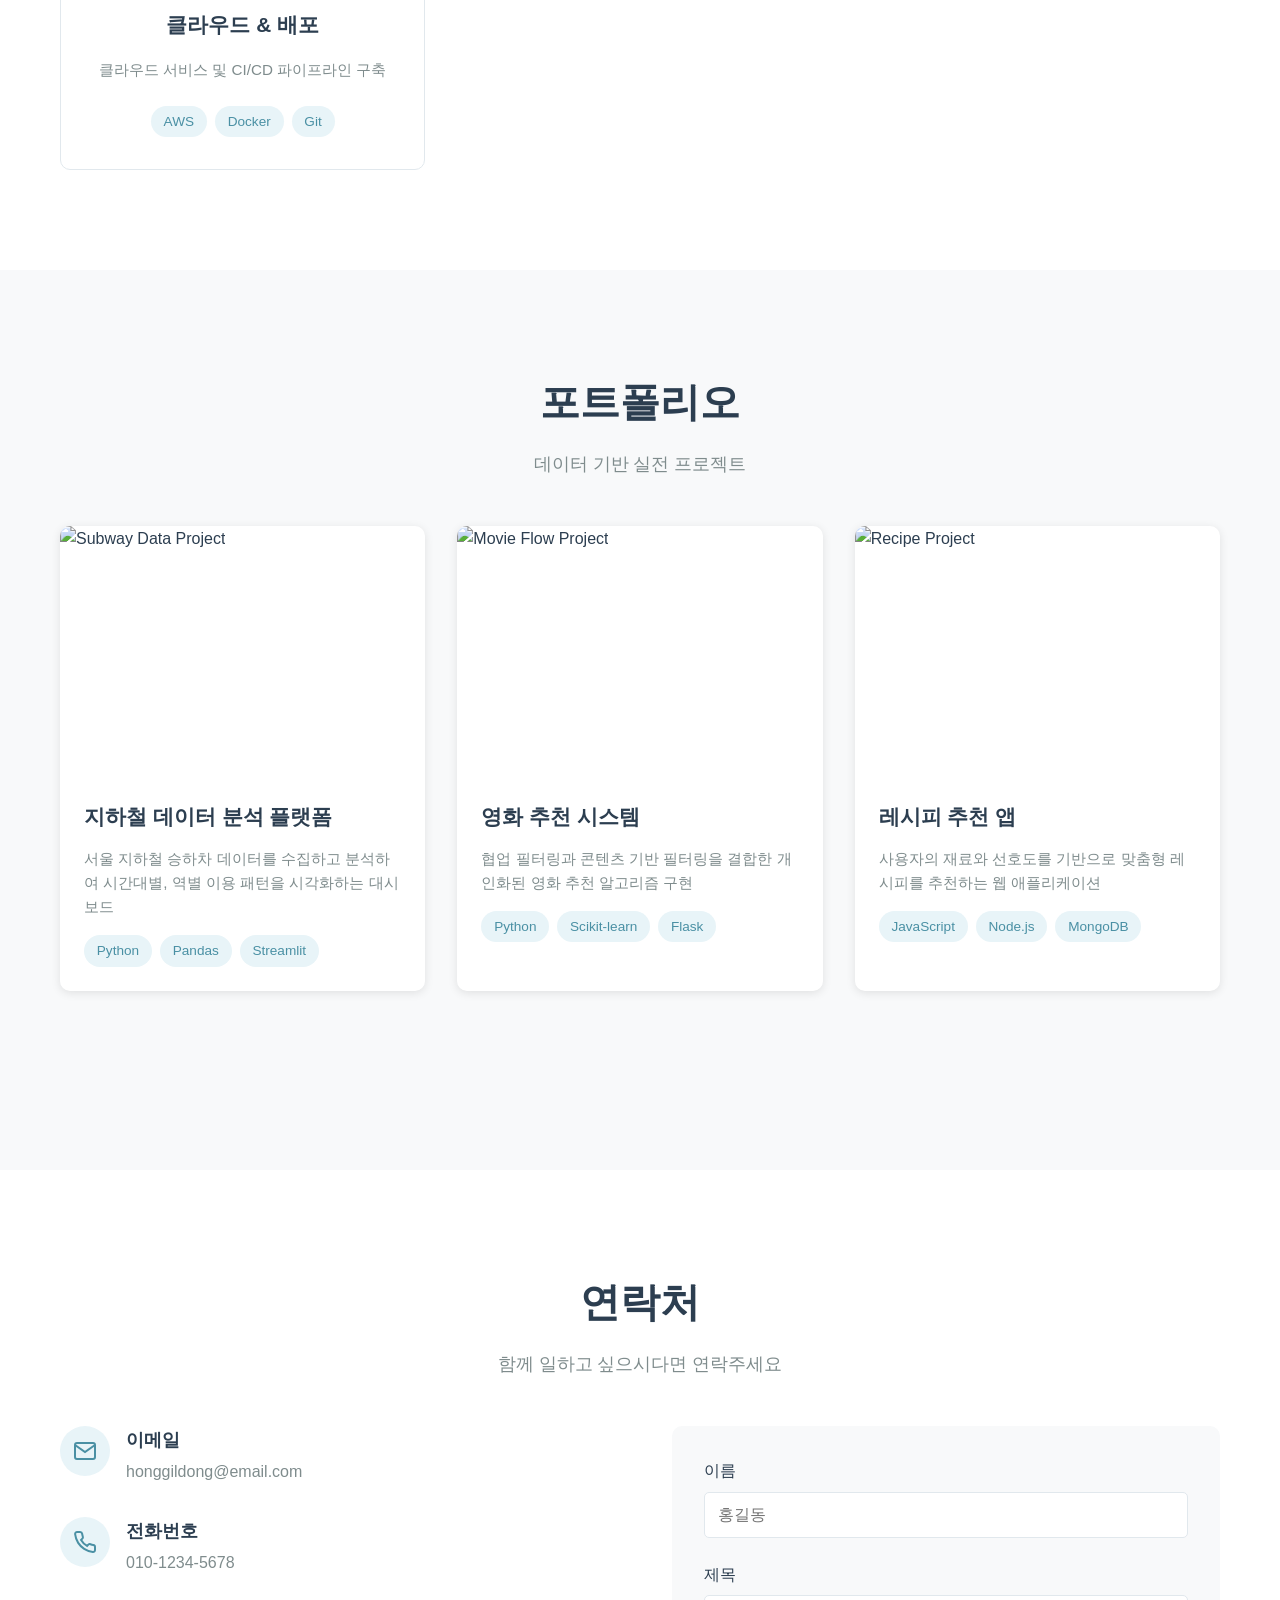
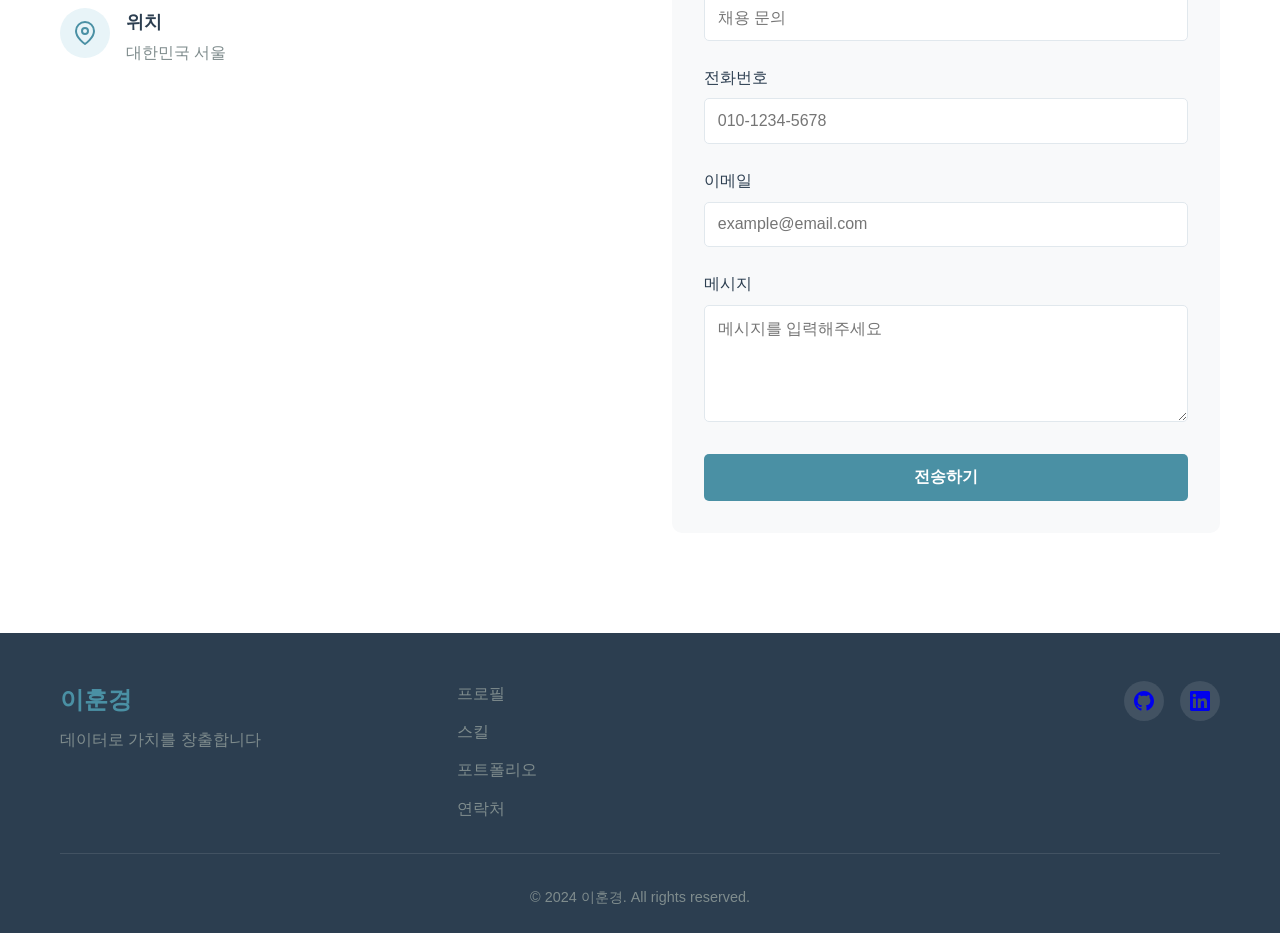
==== commit a7a1cffa: "Update index.html" ====
--- a/my/index.html
+++ b/my/index.html
@@ -13,7 +13,7 @@
     <header class="header">
         <nav class="nav">
             <div class="nav-logo">
-                <h1>이훈경</h1>
+                <h1>이훈경2</h1>
             </div>
             <ul class="nav-menu">
                 <li><a href="#profile" class="nav-link">프로필</a></li>
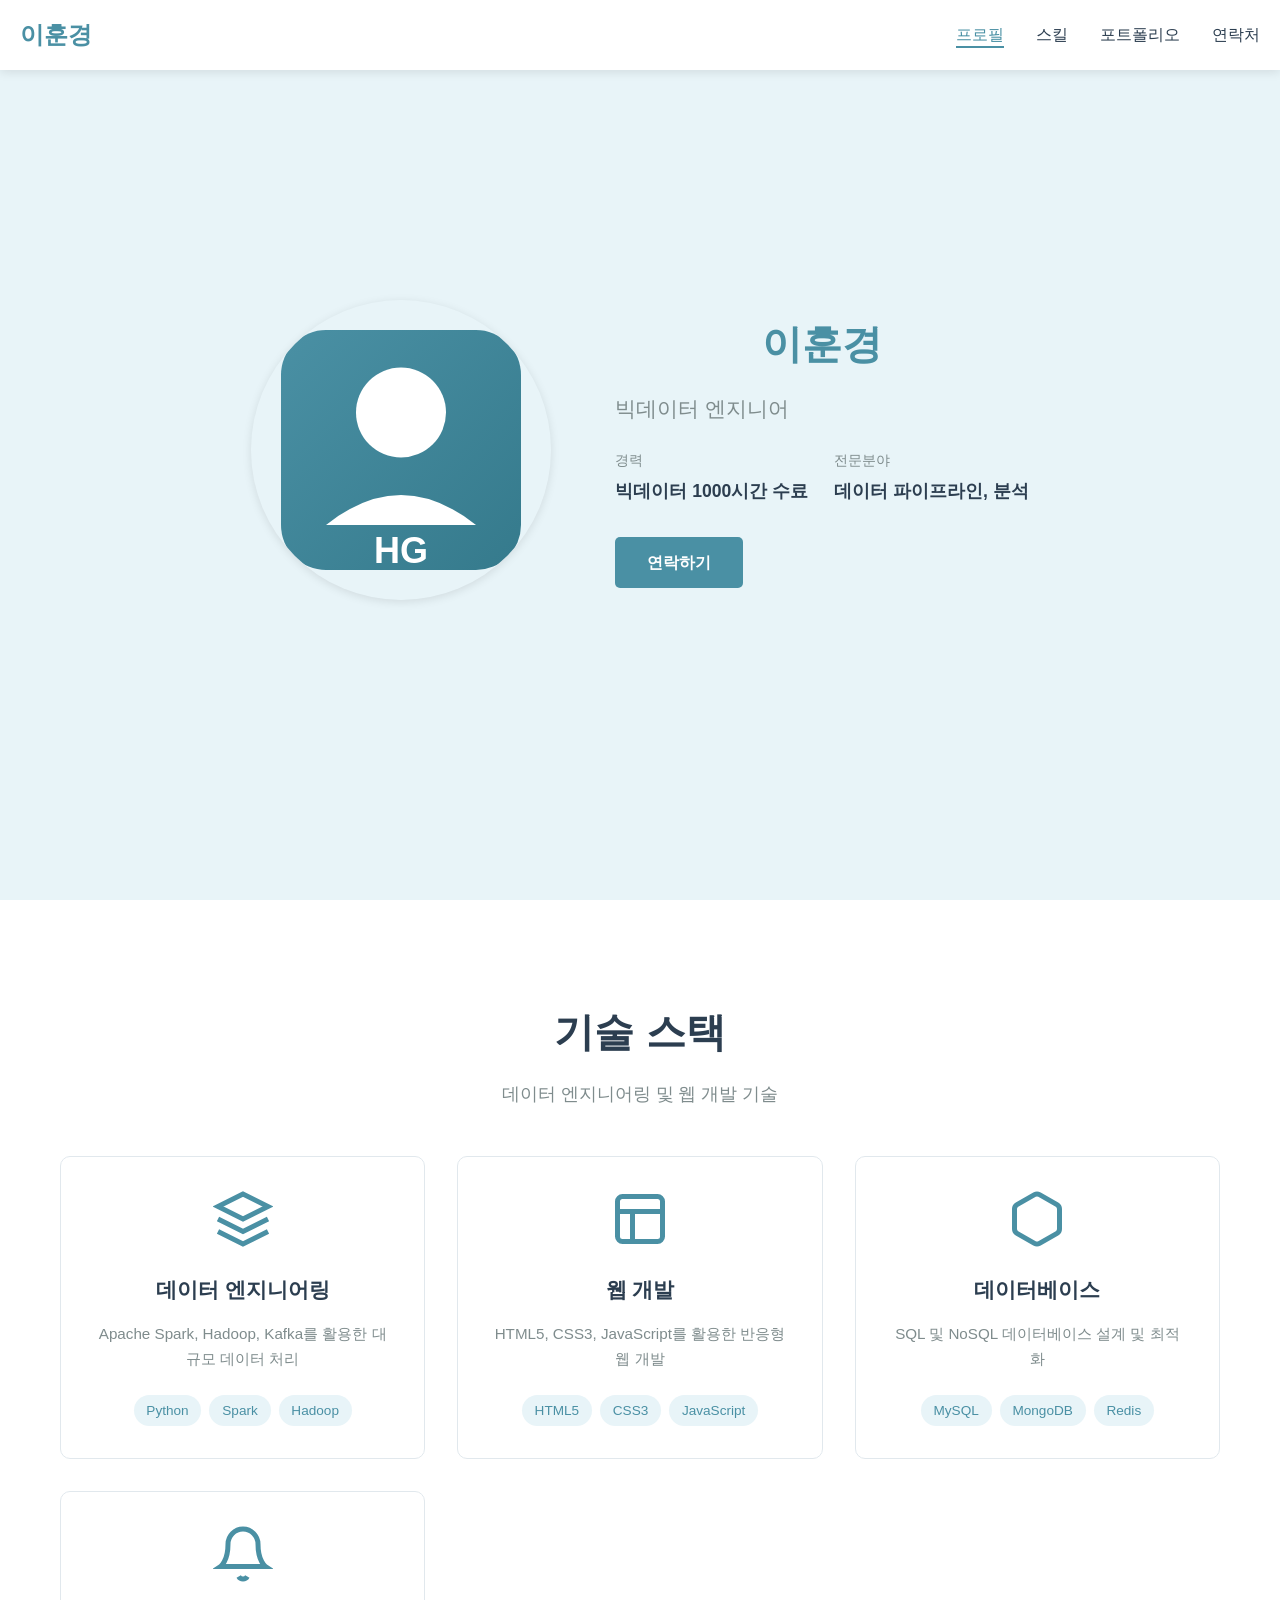
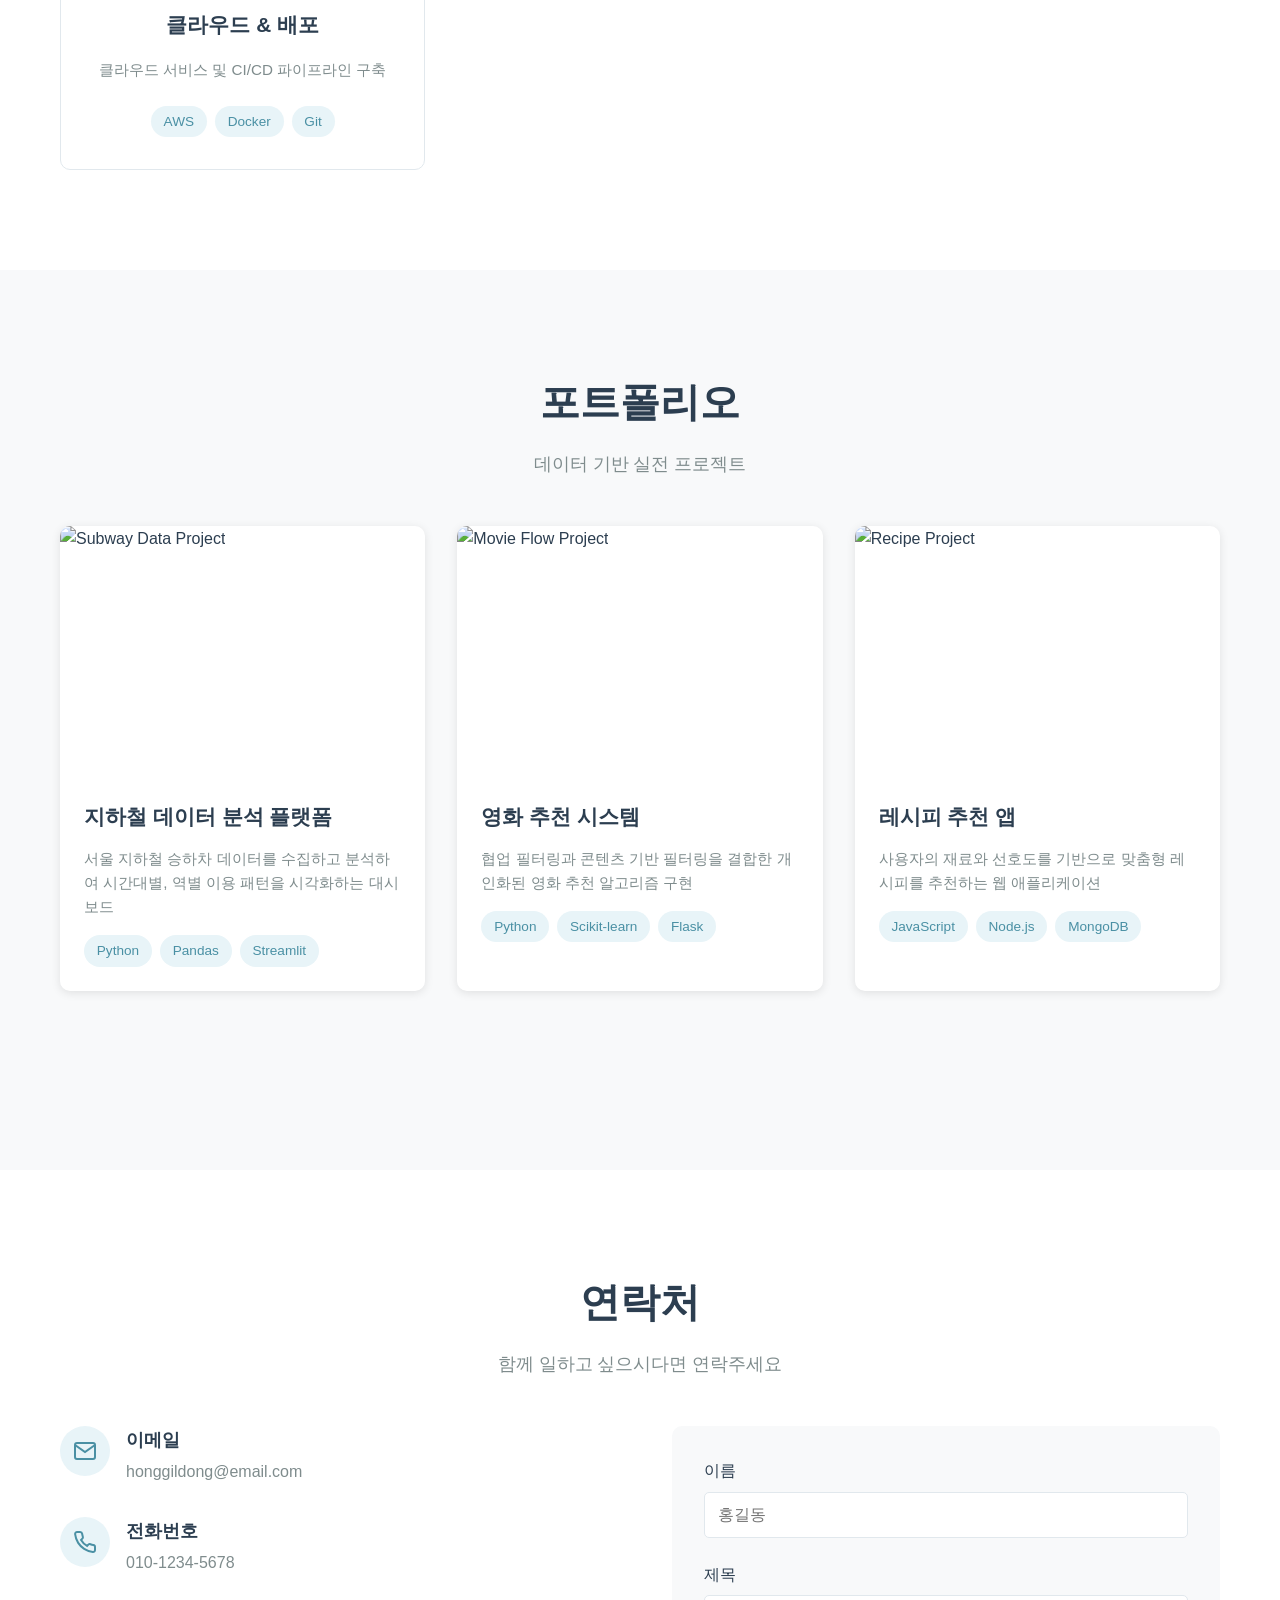
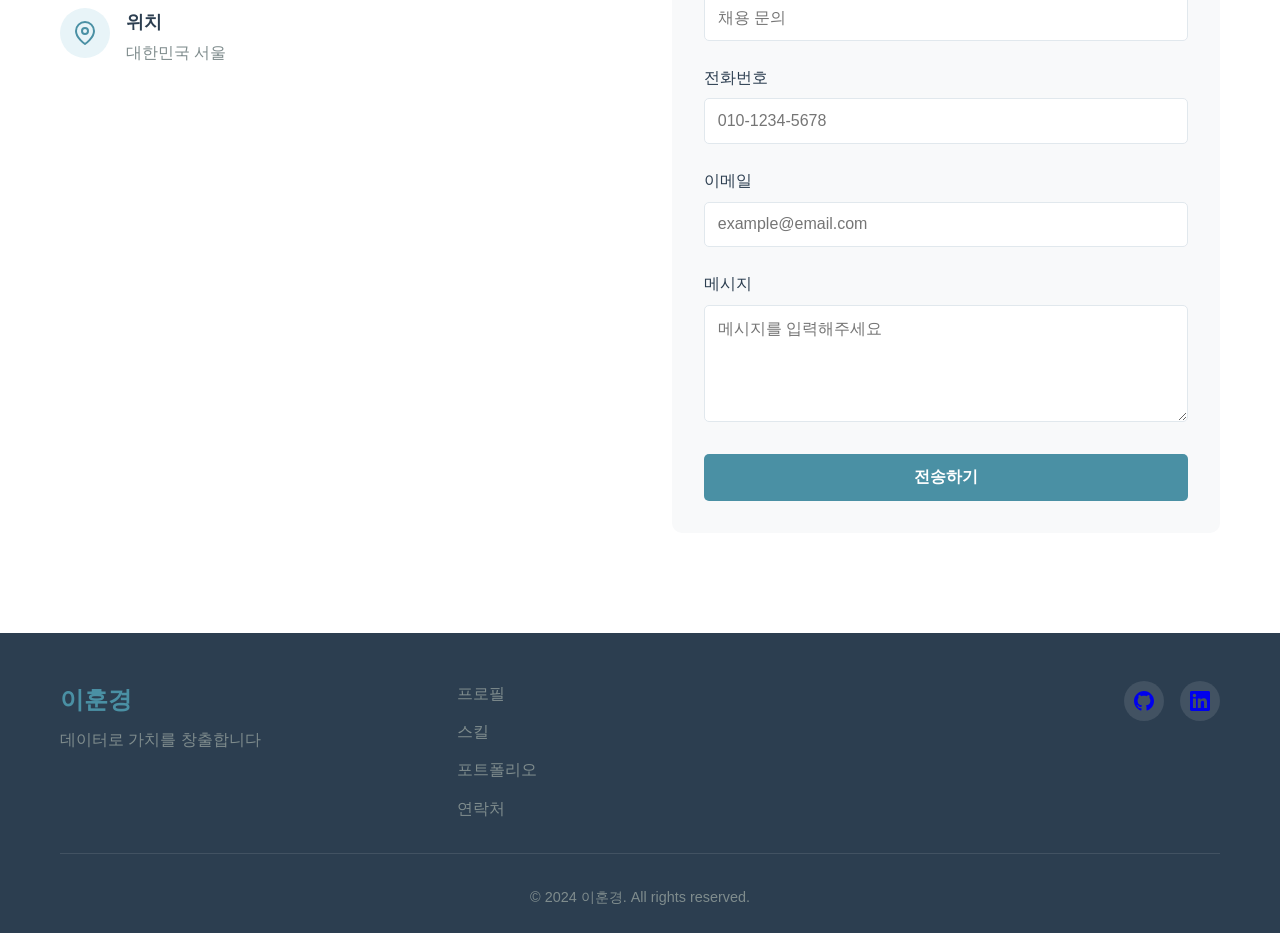
==== commit ed29ef92: "수정" ====
--- a/my/index.html
+++ b/my/index.html
@@ -13,7 +13,7 @@
     <header class="header">
         <nav class="nav">
             <div class="nav-logo">
-                <h1>이훈경2</h1>
+                <h1>이훈경</h1>
             </div>
             <ul class="nav-menu">
                 <li><a href="#profile" class="nav-link">프로필</a></li>
